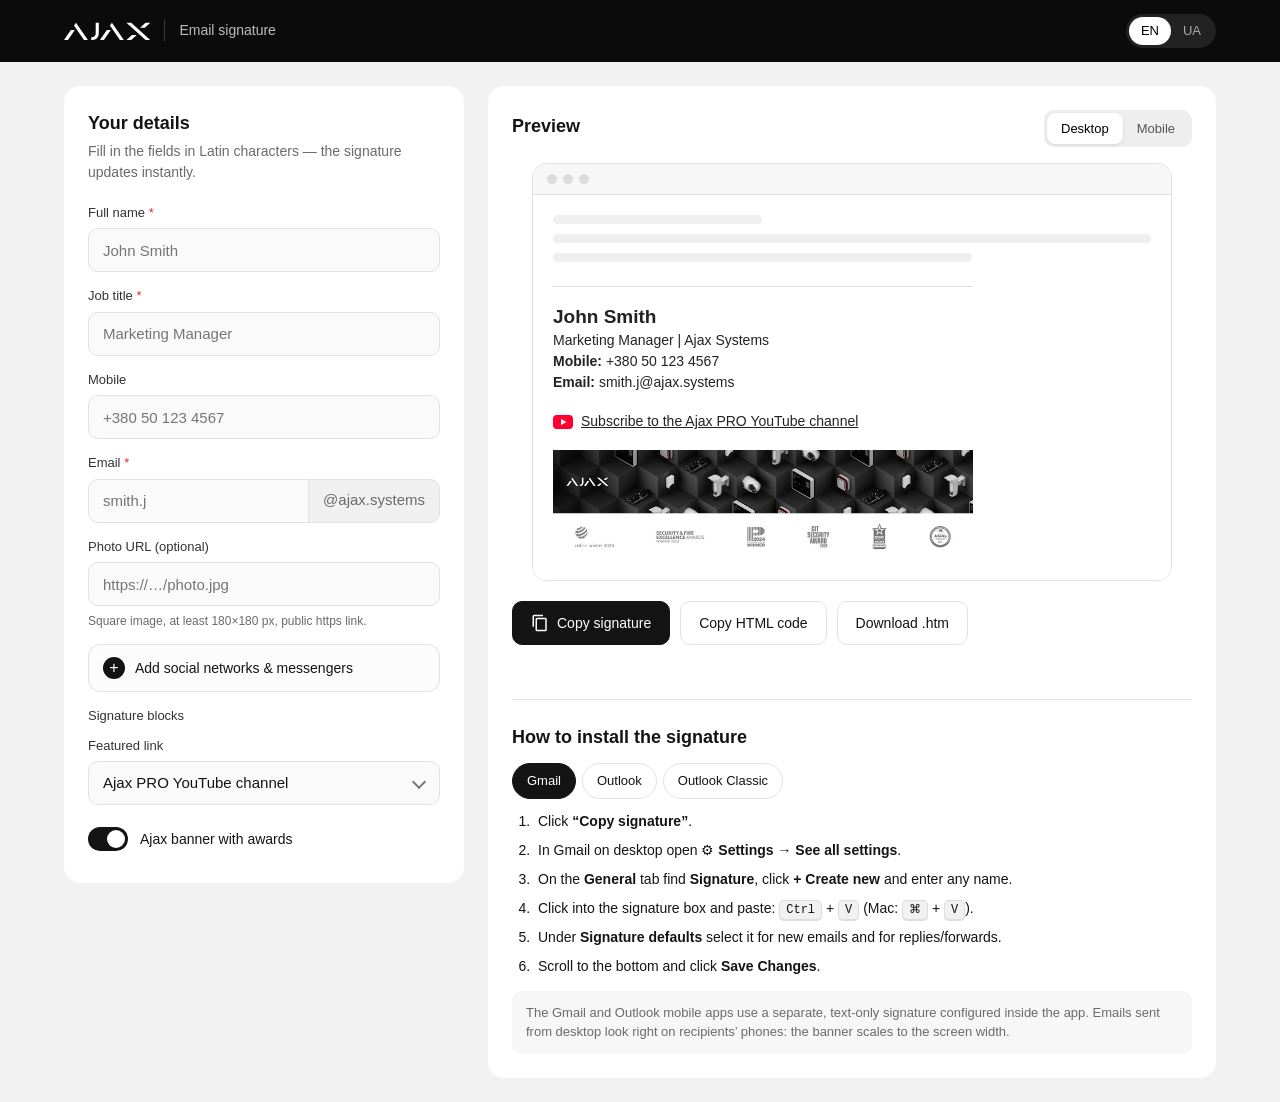
==== index.html @ 2822309c "Lock email domain to @ajax.systems Only the part before @ is editable; the domain is shown as a fixe" ====
<!doctype html>
<html lang="en">
<head>
  <meta charset="utf-8">
  <meta name="viewport" content="width=device-width, initial-scale=1">
  <title>Ajax Email Signature</title>
  <meta name="description" content="Email signature generator for Ajax Systems employees">
  <link rel="icon" href="assets/favicon-16x16.png" type="image/png" sizes="16x16">
  <link rel="icon" href="assets/favicon-32x32.png" type="image/png" sizes="32x32">
  <link rel="apple-touch-icon" href="assets/apple-touch-icon.png" sizes="180x180">
  <link rel="stylesheet" href="styles.css">
</head>
<body>
  <header class="topbar">
    <div class="topbar__inner">
      <div class="brand">
        <svg class="brand__logo" xmlns="http://www.w3.org/2000/svg" viewBox="0 0 96 20" fill="currentColor" role="img" aria-label="Ajax"><path d="M74.69.88h-5.3l21.25 19.11h5.3L74.69.88m6.14 13.6-6.13 5.51h-5.3l6.12-5.51h5.31m8.99-8.09L95.95.88h-5.3l-6.13 5.51h5.3M13.28.88l-2.17 3.11 11.07 16h4.38L13.28.88M7.66 8.97H12L4.38 19.99H0L7.66 8.97M53.24.88l-2.17 3.11 11.07 16h4.38L53.24.88m-5.62 8.09h4.34l-7.62 11.02h-4.38l7.66-11.02M35.23.88l.01 11.7c-.01 1.9-.9 4.27-3.89 4.47h-1.09v2.94l1.57.01a7.01 7.01 0 0 0 4.81-2.06 8.11 8.11 0 0 0 2.03-5.55V.88h-3.44"></path></svg>
        <span class="brand__title" data-i18n="appTitle">Email signature</span>
      </div>
      <div class="lang" role="group" aria-label="Language">
        <button type="button" class="lang__btn" data-lang="en">EN</button>
        <button type="button" class="lang__btn" data-lang="uk">UA</button>
      </div>
    </div>
  </header>

  <main class="layout">
    <section class="panel panel--form" aria-labelledby="form-title">
      <h1 id="form-title" class="panel__title" data-i18n="formTitle">Your details</h1>
      <p class="panel__lead" data-i18n="formLead">Fill in the fields in Latin characters — the signature updates instantly.</p>

      <form id="form" novalidate autocomplete="on">
        <div class="field">
          <label for="name"><span data-i18n="fName">Full name</span> <span class="req">*</span></label>
          <input id="name" name="name" type="text" autocomplete="name" placeholder="John Smith" maxlength="60" required>
        </div>
        <div class="field">
          <label for="title"><span data-i18n="fTitle">Job title</span> <span class="req">*</span></label>
          <input id="title" name="title" type="text" autocomplete="organization-title" placeholder="Marketing Manager" maxlength="80" required>
        </div>
        <div class="field">
          <label for="mobile" data-i18n="fMobile">Mobile</label>
          <input id="mobile" name="mobile" type="tel" autocomplete="tel" placeholder="+380 50 123 4567" maxlength="30">
        </div>
        <div class="field">
          <label for="email"><span data-i18n="fEmail">Email</span> <span class="req">*</span></label>
          <div class="input-group">
            <input id="email" name="email" type="text" inputmode="email" autocomplete="email" autocapitalize="off" spellcheck="false" placeholder="smith.j" maxlength="64" required>
            <span class="input-group__suffix" aria-hidden="true">@ajax.systems</span>
          </div>
          <span class="field__error" data-i18n="emailError">Only the part before “@”: Latin letters, digits, dot, hyphen or underscore.</span>
        </div>
        <div class="field">
          <label for="photo" data-i18n="fPhoto">Photo URL (optional)</label>
          <input id="photo" name="photo" type="url" inputmode="url" placeholder="https://…/photo.jpg" maxlength="500">
          <span class="field__hint" data-i18n="photoHint">Square image, at least 180×180 px, public https link.</span>
          <span class="field__warn" id="photo-warning" hidden></span>
        </div>

        <details class="extras" id="socialBlock">
          <summary class="extras__summary"><span data-i18n="socialTitle">Add social networks &amp; messengers</span></summary>
          <div class="extras__body">
            <div class="field">
              <label for="linkedin">LinkedIn</label>
              <input id="linkedin" name="linkedin" type="url" inputmode="url" placeholder="linkedin.com/in/john-smith" maxlength="200">
              <span class="field__warn" id="linkedin-warning" hidden></span>
            </div>
            <div class="field">
              <label for="telegram">Telegram</label>
              <input id="telegram" name="telegram" type="text" placeholder="@johnsmith" maxlength="100" autocapitalize="off" spellcheck="false">
              <span class="field__warn" id="telegram-warning" hidden></span>
            </div>
            <div class="field">
              <label for="whatsapp">WhatsApp</label>
              <input id="whatsapp" name="whatsapp" type="tel" placeholder="+380 50 123 4567" maxlength="30">
              <label class="check">
                <input type="checkbox" id="waSame">
                <span data-i18n="waSame">Same as mobile</span>
              </label>
              <span class="field__warn" id="whatsapp-warning" hidden></span>
            </div>
          </div>
        </details>

        <fieldset class="toggles">
          <legend data-i18n="blocks">Signature blocks</legend>
          <div class="field">
            <label for="promo" data-i18n="fPromo">Featured link</label>
            <div class="select">
              <select id="promo" name="promo"></select>
            </div>
          </div>
          <label class="toggle">
            <input type="checkbox" id="showBanner" checked>
            <span class="toggle__ui" aria-hidden="true"></span>
            <span data-i18n="tBanner">Ajax banner with awards</span>
          </label>
        </fieldset>
      </form>
    </section>

    <section class="panel panel--preview" aria-labelledby="preview-title">
      <div class="preview-head">
        <h2 id="preview-title" class="panel__title" data-i18n="previewTitle">Preview</h2>
        <div class="seg" role="group" aria-label="Preview width">
          <button type="button" class="seg__btn is-active" data-width="desktop" data-i18n="desktop">Desktop</button>
          <button type="button" class="seg__btn" data-width="mobile" data-i18n="mobile">Mobile</button>
        </div>
      </div>

      <div class="mail" id="mail">
        <div class="mail__bar">
          <span class="mail__dot"></span><span class="mail__dot"></span><span class="mail__dot"></span>
        </div>
        <div class="mail__meta">
          <div class="mail__line mail__line--short"></div>
          <div class="mail__line"></div>
          <div class="mail__line mail__line--mid"></div>
        </div>
        <iframe id="preview" class="mail__frame" title="Signature preview" scrolling="no"></iframe>
      </div>

      <div class="notice" id="hostingNotice" hidden>
        <strong data-i18n="noticeTitle">Images are local for now.</strong>
        <span data-i18n="noticeText">Host the app on a public server (or set ASSET_BASE_URL in app.js), otherwise the banner and icon will not show up in emails.</span>
      </div>

      <div class="actions">
        <button type="button" class="btn btn--primary" id="copyBtn">
          <svg viewBox="0 0 24 24" width="18" height="18" aria-hidden="true"><path fill="currentColor" d="M16 1H4a2 2 0 0 0-2 2v14h2V3h12V1zm3 4H8a2 2 0 0 0-2 2v14a2 2 0 0 0 2 2h11a2 2 0 0 0 2-2V7a2 2 0 0 0-2-2zm0 16H8V7h11v14z"/></svg>
          <span data-i18n="copy">Copy signature</span>
        </button>
        <button type="button" class="btn" id="copyHtmlBtn" data-i18n="copyHtml">Copy HTML code</button>
        <button type="button" class="btn" id="downloadBtn" data-i18n="download">Download .htm</button>
      </div>
      <p class="hint" id="status" role="status" aria-live="polite"></p>

      <div class="guide">
        <h2 class="panel__title" data-i18n="howTitle">How to install the signature</h2>
        <div class="tabs" role="tablist">
          <button type="button" role="tab" class="tabs__btn is-active" aria-selected="true" data-tab="gmail">Gmail</button>
          <button type="button" role="tab" class="tabs__btn" aria-selected="false" data-tab="outlook">Outlook</button>
          <button type="button" role="tab" class="tabs__btn" aria-selected="false" data-tab="classic">Outlook Classic</button>
        </div>

        <ol class="steps" data-panel="gmail" data-i18n-html="gmailSteps"></ol>
        <ol class="steps" data-panel="outlook" data-i18n-html="outlookSteps" hidden></ol>
        <ol class="steps" data-panel="classic" data-i18n-html="classicSteps" hidden></ol>
        <p class="guide__note" data-i18n="mobileNote"></p>
      </div>
    </section>
  </main>

  <script src="app.js"></script>
</body>
</html>
---- styles.css ----
:root {
  --bg: #f2f2f2;
  --surface: #ffffff;
  --ink: #141414;
  --muted: #6b6b6b;
  --line: #e2e2e2;
  --accent: #141414;
  --accent-ink: #ffffff;
  --ok: #1f9d55;
  --err: #d93025;
  --focus: #2f7cf6;
  --radius: 16px;
  --font: -apple-system, BlinkMacSystemFont, "Segoe UI", Roboto, "Helvetica Neue", Arial, sans-serif;
}

* { box-sizing: border-box; }
html { -webkit-text-size-adjust: 100%; }
body {
  margin: 0;
  background: var(--bg);
  color: var(--ink);
  font: 15px/1.5 var(--font);
}
button { font: inherit; color: inherit; }

/* Top bar */
.topbar { background: #0b0b0b; color: #fff; }
.topbar__inner {
  max-width: 1200px; margin: 0 auto; padding: 14px 24px;
  display: flex; align-items: center; justify-content: space-between; gap: 16px;
}
.brand { display: flex; align-items: center; gap: 14px; min-width: 0; }
.brand__logo { display: block; width: auto; height: 18px; color: #fff; flex: 0 0 auto; }
.brand__title { color: #bdbdbd; font-size: 14px; border-left: 1px solid #3a3a3a; padding-left: 14px; white-space: nowrap; }
.lang { display: flex; background: #222; border-radius: 999px; padding: 3px; }
.lang__btn {
  border: 0; background: transparent; color: #aaa; padding: 4px 12px; border-radius: 999px;
  font-size: 13px; cursor: pointer;
}
.lang__btn.is-active { background: #fff; color: #000; }

/* Layout */
.layout {
  max-width: 1200px; margin: 0 auto; padding: 24px;
  display: grid; grid-template-columns: minmax(300px, 400px) minmax(0, 1fr); gap: 24px; align-items: start;
}
.panel { background: var(--surface); border-radius: var(--radius); padding: 24px; min-width: 0; }
.panel--form { position: sticky; top: 24px; }
.panel__title { font-size: 18px; margin: 0 0 4px; font-weight: 600; }
.panel__lead { margin: 0 0 20px; color: var(--muted); font-size: 14px; }

/* Form */
.field { display: flex; flex-direction: column; gap: 6px; margin-bottom: 14px; min-width: 0; }
.field label { font-size: 13px; font-weight: 500; color: #333; }
.req { color: var(--err); }
.field input {
  width: 100%; height: 44px; padding: 0 14px;
  border: 1px solid var(--line); border-radius: 10px; background: #fafafa;
  font: inherit; color: var(--ink); transition: border-color .15s, background .15s;
}
.field input:hover { border-color: #c9c9c9; }
.field input:focus { outline: none; border-color: var(--focus); background: #fff; box-shadow: 0 0 0 3px rgba(47,124,246,.15); }
.field input.is-invalid { border-color: var(--err); }

.select { position: relative; }
.select::after {
  content: ""; position: absolute; right: 16px; top: 50%; width: 8px; height: 8px; margin-top: -6px;
  border-right: 2px solid #777; border-bottom: 2px solid #777; transform: rotate(45deg); pointer-events: none;
}
.select select {
  width: 100%; height: 44px; padding: 0 40px 0 14px; appearance: none; -webkit-appearance: none;
  border: 1px solid var(--line); border-radius: 10px; background: #fafafa; font: inherit; color: var(--ink); cursor: pointer;
}
.select select:hover { border-color: #c9c9c9; }
.select select:focus { outline: none; border-color: var(--focus); background: #fff; box-shadow: 0 0 0 3px rgba(47,124,246,.15); }
.field__error { display: none; color: var(--err); font-size: 12px; }
.field input.is-invalid + .field__error,
.input-group:has(input.is-invalid) + .field__error { display: block; }

/* Email: editable part before @ + fixed domain */
.input-group { display: flex; min-width: 0; }
.input-group input { flex: 1 1 auto; min-width: 0; border-top-right-radius: 0; border-bottom-right-radius: 0; }
.input-group__suffix {
  display: flex; align-items: center; padding: 0 14px; white-space: nowrap;
  border: 1px solid var(--line); border-left: 0; border-radius: 0 10px 10px 0; background: #f0f0f0; color: var(--muted);
}
.field__hint { color: var(--muted); font-size: 12px; }
.field__warn { color: #9a6700; font-size: 12px; }

/* Optional block: social networks & messengers */
.extras { border: 1px solid var(--line); border-radius: 12px; margin: 4px 0 14px; background: #fcfcfc; }
.extras__summary {
  list-style: none; cursor: pointer; padding: 12px 14px; font-size: 14px; font-weight: 500;
  display: flex; align-items: center; gap: 10px; border-radius: 12px;
}
.extras__summary::-webkit-details-marker { display: none; }
.extras__summary::before {
  content: "+"; flex: 0 0 auto; width: 22px; height: 22px; border-radius: 50%; background: var(--accent); color: #fff;
  display: inline-flex; align-items: center; justify-content: center; font-size: 16px; line-height: 1;
}
.extras[open] .extras__summary::before { content: "−"; }
.extras__summary:hover { background: #f5f5f5; }
.extras__summary:focus-visible { outline: 2px solid var(--focus); outline-offset: 2px; }
.extras__body { padding: 4px 14px 2px; }
.check { display: inline-flex; align-items: center; gap: 8px; font-size: 13px; color: #333; cursor: pointer; margin-top: 2px; }
.field .check input { width: 16px; height: 16px; padding: 0; margin: 0; border: 0; box-shadow: none; accent-color: var(--accent); }
.field input:disabled { color: var(--muted); background: #f0f0f0; cursor: not-allowed; }

.toggles { border: 0; padding: 0; margin: 8px 0 0; }
.toggles legend { font-size: 13px; font-weight: 500; color: #333; margin-bottom: 10px; padding: 0; }
.toggle { display: flex; align-items: center; gap: 12px; padding: 8px 0; cursor: pointer; font-size: 14px; }
.toggle input { position: absolute; opacity: 0; pointer-events: none; }
.toggle__ui {
  flex: 0 0 auto; width: 40px; height: 24px; border-radius: 999px; background: #d0d0d0; position: relative; transition: background .2s;
}
.toggle__ui::after {
  content: ""; position: absolute; top: 3px; left: 3px; width: 18px; height: 18px; border-radius: 50%; background: #fff;
  box-shadow: 0 1px 2px rgba(0,0,0,.2); transition: transform .2s;
}
.toggle input:checked + .toggle__ui { background: var(--accent); }
.toggle input:checked + .toggle__ui::after { transform: translateX(16px); }
.toggle input:focus-visible + .toggle__ui { box-shadow: 0 0 0 3px rgba(47,124,246,.35); }

/* Preview */
.preview-head { display: flex; align-items: center; justify-content: space-between; gap: 12px; margin-bottom: 16px; flex-wrap: wrap; }
.seg { display: inline-flex; background: #eee; border-radius: 10px; padding: 3px; }
.seg__btn { border: 0; background: transparent; padding: 6px 14px; border-radius: 8px; cursor: pointer; font-size: 13px; color: #555; }
.seg__btn.is-active { background: #fff; color: #000; box-shadow: 0 1px 3px rgba(0,0,0,.1); }

.mail {
  margin: 0 auto; max-width: 640px; border: 1px solid var(--line); border-radius: 14px; overflow: hidden; background: #fff;
  transition: max-width .3s ease;
}
.mail.is-mobile { max-width: 375px; }
.mail__bar { display: flex; gap: 6px; padding: 10px 14px; background: #f7f7f7; border-bottom: 1px solid var(--line); }
.mail__dot { width: 10px; height: 10px; border-radius: 50%; background: #dcdcdc; }
.mail__meta { padding: 20px 20px 14px; }
.mail__line { height: 9px; border-radius: 5px; background: #efefef; margin-bottom: 10px; }
.mail__line--short { width: 35%; }
.mail__line--mid { width: 70%; }
.mail__frame { display: block; width: 100%; border: 0; height: 200px; padding: 0 20px 20px; background: #fff; }

.notice {
  margin-top: 16px; padding: 12px 14px; border-radius: 10px; background: #fff7e0; border: 1px solid #f3dd9b;
  font-size: 13px; color: #6a5300;
}

.actions { display: flex; flex-wrap: wrap; gap: 10px; margin-top: 20px; }
.btn {
  display: inline-flex; align-items: center; gap: 8px; height: 44px; padding: 0 18px;
  border: 1px solid var(--line); border-radius: 10px; background: #fff; cursor: pointer; font-size: 14px; font-weight: 500;
  transition: background .15s, border-color .15s, transform .05s;
}
.btn:hover { border-color: #bdbdbd; }
.btn:active { transform: translateY(1px); }
.btn:focus-visible, .seg__btn:focus-visible, .tabs__btn:focus-visible, .lang__btn:focus-visible { outline: 2px solid var(--focus); outline-offset: 2px; }
.btn--primary { background: var(--accent); color: var(--accent-ink); border-color: var(--accent); }
.btn--primary:hover { background: #333; border-color: #333; }
.btn--done { background: var(--ok) !important; border-color: var(--ok) !important; color: #fff !important; }
.hint { min-height: 20px; margin: 10px 0 0; font-size: 13px; color: var(--muted); }
.hint.is-error { color: var(--err); }

/* Guide */
.guide { margin-top: 24px; padding-top: 24px; border-top: 1px solid var(--line); }
.tabs { display: flex; gap: 6px; margin: 12px 0 8px; flex-wrap: wrap; }
.tabs__btn {
  border: 1px solid var(--line); background: #fff; padding: 7px 14px; border-radius: 999px; cursor: pointer; font-size: 13px;
}
.tabs__btn.is-active { background: var(--accent); color: #fff; border-color: var(--accent); }
.steps { margin: 12px 0 0; padding-left: 22px; font-size: 14px; }
.steps li { margin-bottom: 8px; padding-left: 4px; }
.steps b { font-weight: 600; }
.steps kbd {
  font: 12px/1 ui-monospace, Consolas, monospace; background: #f1f1f1; border: 1px solid #ddd; border-bottom-width: 2px;
  border-radius: 5px; padding: 2px 6px;
}
.guide__note { margin: 14px 0 0; font-size: 13px; color: var(--muted); background: #f7f7f7; border-radius: 10px; padding: 12px 14px; }

@media (max-width: 900px) {
  .layout { grid-template-columns: 1fr; padding: 16px; gap: 16px; }
  .panel--form { position: static; }
}
@media (max-width: 480px) {
  .panel { padding: 18px 16px; }
  .topbar__inner { padding: 12px 16px; }
  .brand__title { display: none; }
  .actions .btn { flex: 1 1 100%; justify-content: center; }
  .mail__meta { padding: 16px 14px 12px; }
  .mail__frame { padding: 0 14px 16px; }
}
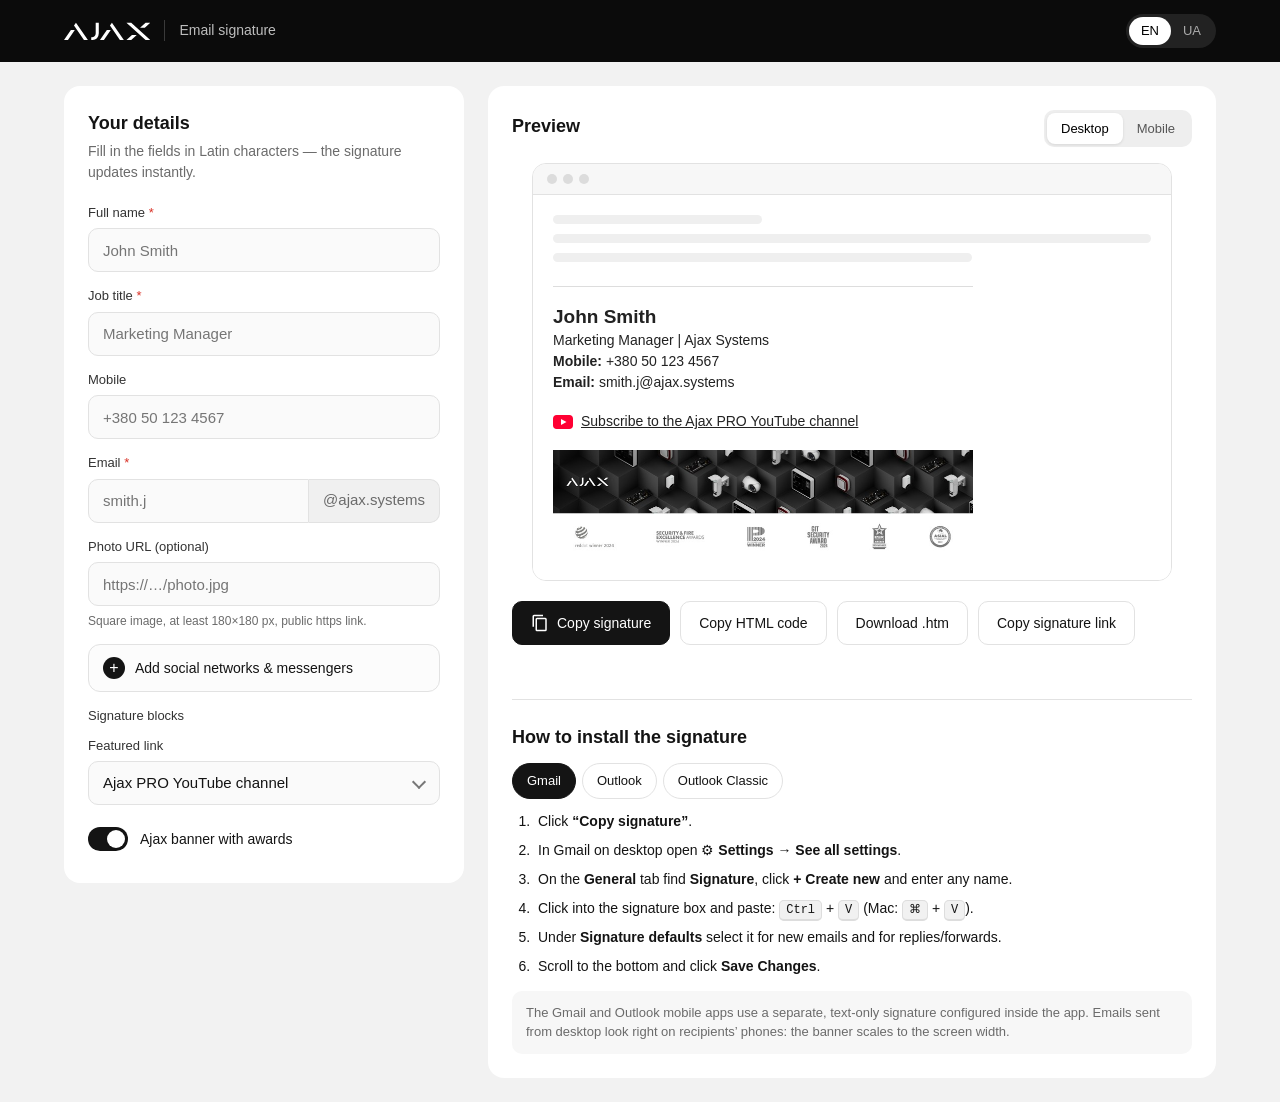
==== commit 737b07ee: "Add "Copy signature link" with all fields in URL parameters Opening the link prefills the form (over" ====
--- a/index.html
+++ b/index.html
@@ -132,6 +132,7 @@
         </button>
         <button type="button" class="btn" id="copyHtmlBtn" data-i18n="copyHtml">Copy HTML code</button>
         <button type="button" class="btn" id="downloadBtn" data-i18n="download">Download .htm</button>
+        <button type="button" class="btn" id="copyLinkBtn" data-i18n="copyLink">Copy signature link</button>
       </div>
       <p class="hint" id="status" role="status" aria-live="polite"></p>
 
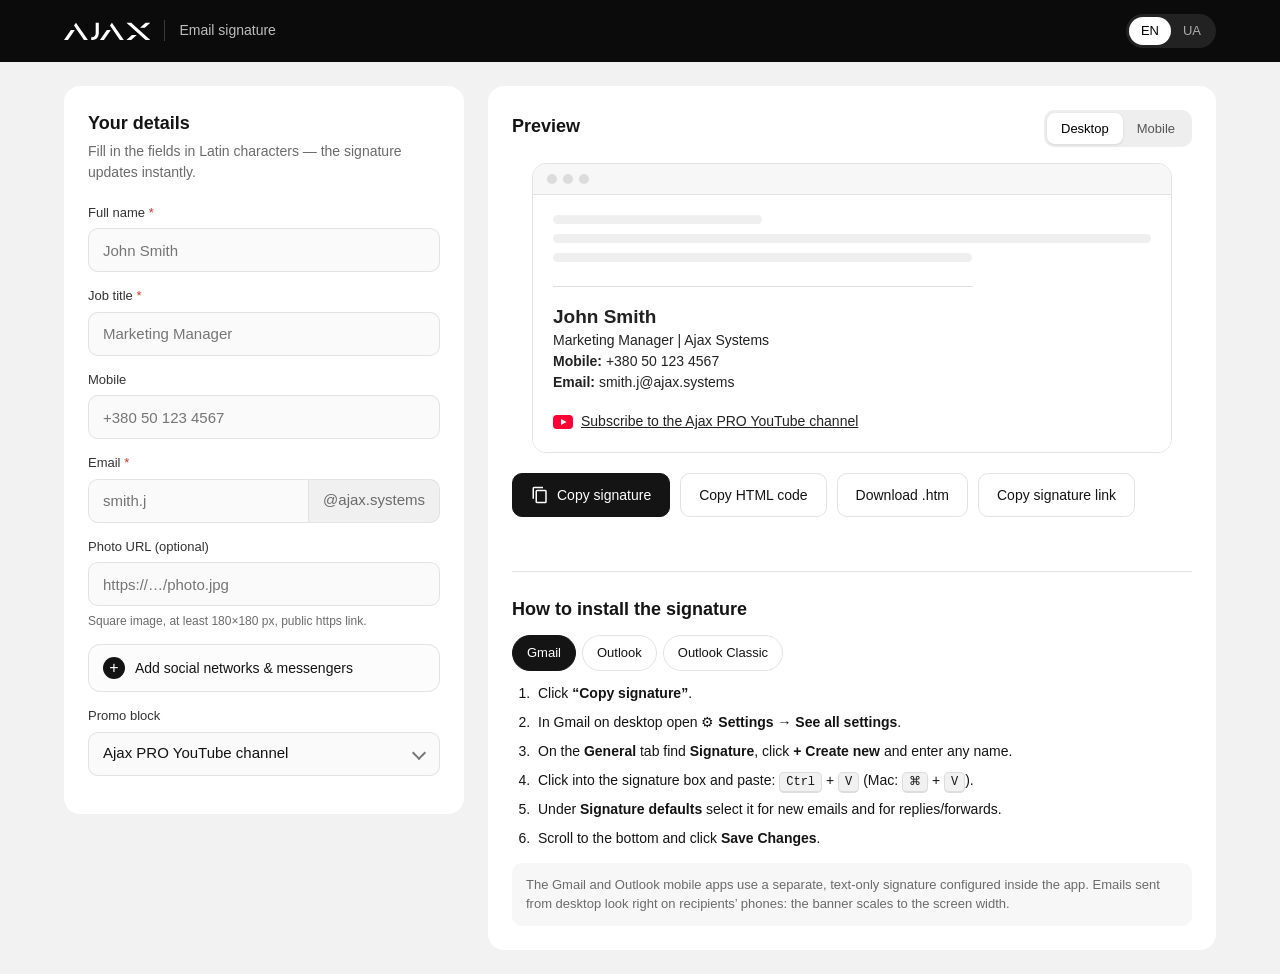
==== commit 1c676608: "Merge Ajax banner into a single "Promo block" dropdown The banner is now one of the promo options ne" ====
--- a/index.html
+++ b/index.html
@@ -5,6 +5,8 @@
   <meta name="viewport" content="width=device-width, initial-scale=1">
   <title>Ajax Email Signature</title>
   <meta name="description" content="Email signature generator for Ajax Systems employees">
+  <meta http-equiv="Content-Security-Policy" content="default-src 'self'; script-src 'self'; style-src 'self' 'unsafe-inline'; img-src 'self' https:; object-src 'none'; base-uri 'none'; form-action 'none'">
+  <meta name="referrer" content="no-referrer">
   <link rel="icon" href="assets/favicon-16x16.png" type="image/png" sizes="16x16">
   <link rel="icon" href="assets/favicon-32x32.png" type="image/png" sizes="32x32">
   <link rel="apple-touch-icon" href="assets/apple-touch-icon.png" sizes="180x180">
@@ -28,6 +30,11 @@
     <section class="panel panel--form" aria-labelledby="form-title">
       <h1 id="form-title" class="panel__title" data-i18n="formTitle">Your details</h1>
       <p class="panel__lead" data-i18n="formLead">Fill in the fields in Latin characters — the signature updates instantly.</p>
+
+      <div class="notice notice--info" id="prefillNotice" role="status" hidden>
+        <strong data-i18n="prefillTitle">This form was filled from a link.</strong>
+        <span data-i18n="prefillText">Check all details, especially the photo and links, before copying the signature.</span>
+      </div>
 
       <form id="form" novalidate autocomplete="on">
         <div class="field">
@@ -79,23 +86,24 @@
               </label>
               <span class="field__warn" id="whatsapp-warning" hidden></span>
             </div>
+            <div class="field">
+              <label for="meeting" data-i18n="fMeeting">Meeting booking link (Calendly, Google Calendar)</label>
+              <input id="meeting" name="meeting" type="url" inputmode="url" placeholder="calendly.com/john-smith" maxlength="300" autocapitalize="off" spellcheck="false">
+              <div class="choice" role="radiogroup" aria-label="Meeting link style">
+                <label class="check"><input type="radio" name="meetingStyle" value="button" checked> <span data-i18n="msButton">“Book a meeting” button</span></label>
+                <label class="check"><input type="radio" name="meetingStyle" value="icon"> <span data-i18n="msIcon">Calendar icon</span></label>
+              </div>
+              <span class="field__warn" id="meeting-warning" hidden></span>
+            </div>
           </div>
         </details>
 
-        <fieldset class="toggles">
-          <legend data-i18n="blocks">Signature blocks</legend>
-          <div class="field">
-            <label for="promo" data-i18n="fPromo">Featured link</label>
-            <div class="select">
-              <select id="promo" name="promo"></select>
-            </div>
+        <div class="field">
+          <label for="promo" data-i18n="fPromo">Promo block</label>
+          <div class="select">
+            <select id="promo" name="promo"></select>
           </div>
-          <label class="toggle">
-            <input type="checkbox" id="showBanner" checked>
-            <span class="toggle__ui" aria-hidden="true"></span>
-            <span data-i18n="tBanner">Ajax banner with awards</span>
-          </label>
-        </fieldset>
+        </div>
       </form>
     </section>
 
--- a/styles.css
+++ b/styles.css
@@ -103,23 +103,9 @@
 .extras__summary:focus-visible { outline: 2px solid var(--focus); outline-offset: 2px; }
 .extras__body { padding: 4px 14px 2px; }
 .check { display: inline-flex; align-items: center; gap: 8px; font-size: 13px; color: #333; cursor: pointer; margin-top: 2px; }
+.choice { display: flex; flex-wrap: wrap; gap: 6px 18px; }
 .field .check input { width: 16px; height: 16px; padding: 0; margin: 0; border: 0; box-shadow: none; accent-color: var(--accent); }
 .field input:disabled { color: var(--muted); background: #f0f0f0; cursor: not-allowed; }
-
-.toggles { border: 0; padding: 0; margin: 8px 0 0; }
-.toggles legend { font-size: 13px; font-weight: 500; color: #333; margin-bottom: 10px; padding: 0; }
-.toggle { display: flex; align-items: center; gap: 12px; padding: 8px 0; cursor: pointer; font-size: 14px; }
-.toggle input { position: absolute; opacity: 0; pointer-events: none; }
-.toggle__ui {
-  flex: 0 0 auto; width: 40px; height: 24px; border-radius: 999px; background: #d0d0d0; position: relative; transition: background .2s;
-}
-.toggle__ui::after {
-  content: ""; position: absolute; top: 3px; left: 3px; width: 18px; height: 18px; border-radius: 50%; background: #fff;
-  box-shadow: 0 1px 2px rgba(0,0,0,.2); transition: transform .2s;
-}
-.toggle input:checked + .toggle__ui { background: var(--accent); }
-.toggle input:checked + .toggle__ui::after { transform: translateX(16px); }
-.toggle input:focus-visible + .toggle__ui { box-shadow: 0 0 0 3px rgba(47,124,246,.35); }
 
 /* Preview */
 .preview-head { display: flex; align-items: center; justify-content: space-between; gap: 12px; margin-bottom: 16px; flex-wrap: wrap; }
@@ -140,6 +126,7 @@
 .mail__line--mid { width: 70%; }
 .mail__frame { display: block; width: 100%; border: 0; height: 200px; padding: 0 20px 20px; background: #fff; }
 
+.notice.notice--info { margin: 0 0 16px; background: #eef4ff; border-color: #c9dafc; color: #1d3f86; }
 .notice {
   margin-top: 16px; padding: 12px 14px; border-radius: 10px; background: #fff7e0; border: 1px solid #f3dd9b;
   font-size: 13px; color: #6a5300;
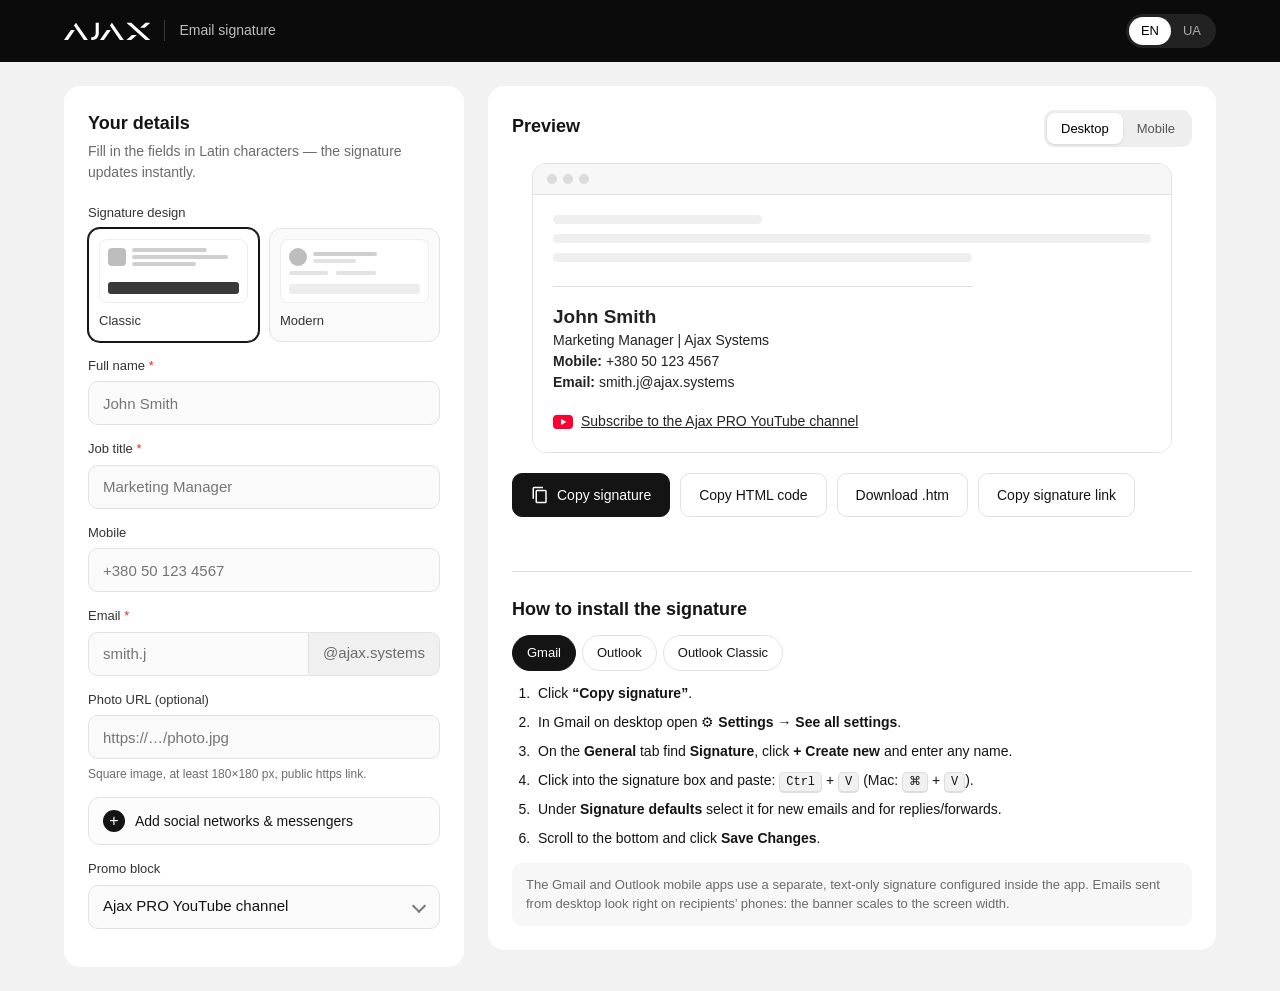
==== commit bd44c888: "Add signature design picker with a new Modern design Classic (existing) stays the default. Modern: r" ====
--- a/index.html
+++ b/index.html
@@ -37,6 +37,29 @@
       </div>
 
       <form id="form" novalidate autocomplete="on">
+        <div class="field">
+          <span class="field__label" id="design-label" data-i18n="fDesign">Signature design</span>
+          <div class="designs" role="radiogroup" aria-labelledby="design-label">
+            <label class="design">
+              <input type="radio" name="design" value="classic" checked>
+              <span class="thumb" aria-hidden="true">
+                <span class="thumb__row"><span class="thumb__ph"></span><span class="thumb__lines"><b class="w70"></b><b class="w90"></b><b class="w60"></b></span></span>
+                <b class="thumb__banner"></b>
+              </span>
+              <span class="design__name">Classic</span>
+            </label>
+            <label class="design">
+              <input type="radio" name="design" value="modern">
+              <span class="thumb" aria-hidden="true">
+                <span class="thumb__row"><span class="thumb__ph thumb__ph--round"></span><span class="thumb__lines"><b class="w60"></b><b class="w40 thumb__muted"></b></span></span>
+                <span class="thumb__cols"><b></b><b></b></span>
+                <b class="thumb__bar"></b>
+              </span>
+              <span class="design__name">Modern</span>
+            </label>
+          </div>
+        </div>
+
         <div class="field">
           <label for="name"><span data-i18n="fName">Full name</span> <span class="req">*</span></label>
           <input id="name" name="name" type="text" autocomplete="name" placeholder="John Smith" maxlength="60" required>
@@ -128,11 +151,6 @@
         <iframe id="preview" class="mail__frame" title="Signature preview" scrolling="no"></iframe>
       </div>
 
-      <div class="notice" id="hostingNotice" hidden>
-        <strong data-i18n="noticeTitle">Images are local for now.</strong>
-        <span data-i18n="noticeText">Host the app on a public server (or set ASSET_BASE_URL in app.js), otherwise the banner and icon will not show up in emails.</span>
-      </div>
-
       <div class="actions">
         <button type="button" class="btn btn--primary" id="copyBtn">
           <svg viewBox="0 0 24 24" width="18" height="18" aria-hidden="true"><path fill="currentColor" d="M16 1H4a2 2 0 0 0-2 2v14h2V3h12V1zm3 4H8a2 2 0 0 0-2 2v14a2 2 0 0 0 2 2h11a2 2 0 0 0 2-2V7a2 2 0 0 0-2-2zm0 16H8V7h11v14z"/></svg>
--- a/styles.css
+++ b/styles.css
@@ -103,6 +103,31 @@
 .extras__summary:focus-visible { outline: 2px solid var(--focus); outline-offset: 2px; }
 .extras__body { padding: 4px 14px 2px; }
 .check { display: inline-flex; align-items: center; gap: 8px; font-size: 13px; color: #333; cursor: pointer; margin-top: 2px; }
+/* Design picker */
+.field__label { font-size: 13px; font-weight: 500; color: #333; }
+.designs { display: grid; grid-template-columns: 1fr 1fr; gap: 10px; }
+.design {
+  position: relative; display: flex; flex-direction: column; gap: 8px; padding: 10px; cursor: pointer;
+  border: 1px solid var(--line); border-radius: 12px; background: #fafafa; transition: border-color .15s, box-shadow .15s;
+}
+.design:hover { border-color: #c9c9c9; }
+.design input { position: absolute; opacity: 0; pointer-events: none; }
+.design:has(input:checked) { border-color: var(--accent); box-shadow: 0 0 0 1px var(--accent); background: #fff; }
+.design:has(input:focus-visible) { outline: 2px solid var(--focus); outline-offset: 2px; }
+.design__name { font-size: 13px; font-weight: 500; }
+.thumb { display: flex; flex-direction: column; gap: 5px; height: 64px; padding: 8px; border-radius: 8px; background: #fff; border: 1px solid #eee; }
+.thumb b { display: block; height: 4px; border-radius: 2px; background: #cfcfcf; }
+.thumb .w40 { width: 40%; } .thumb .w60 { width: 60%; } .thumb .w70 { width: 70%; } .thumb .w90 { width: 90%; }
+.thumb .thumb__muted { background: #e3e3e3; }
+.thumb__row { display: flex; align-items: center; gap: 6px; }
+.thumb__ph { flex: 0 0 auto; width: 18px; height: 18px; border-radius: 4px; background: #bdbdbd; }
+.thumb__ph--round { border-radius: 50%; }
+.thumb__lines { flex: 1; display: flex; flex-direction: column; gap: 3px; }
+.thumb__cols { display: flex; gap: 8px; }
+.thumb__cols b { width: 30%; background: #e3e3e3; }
+.thumb .thumb__banner { height: 12px; margin-top: auto; background: #3a3a3a; border-radius: 3px; }
+.thumb .thumb__bar { height: 10px; margin-top: auto; background: #ededed; border-radius: 3px; }
+
 .choice { display: flex; flex-wrap: wrap; gap: 6px 18px; }
 .field .check input { width: 16px; height: 16px; padding: 0; margin: 0; border: 0; box-shadow: none; accent-color: var(--accent); }
 .field input:disabled { color: var(--muted); background: #f0f0f0; cursor: not-allowed; }
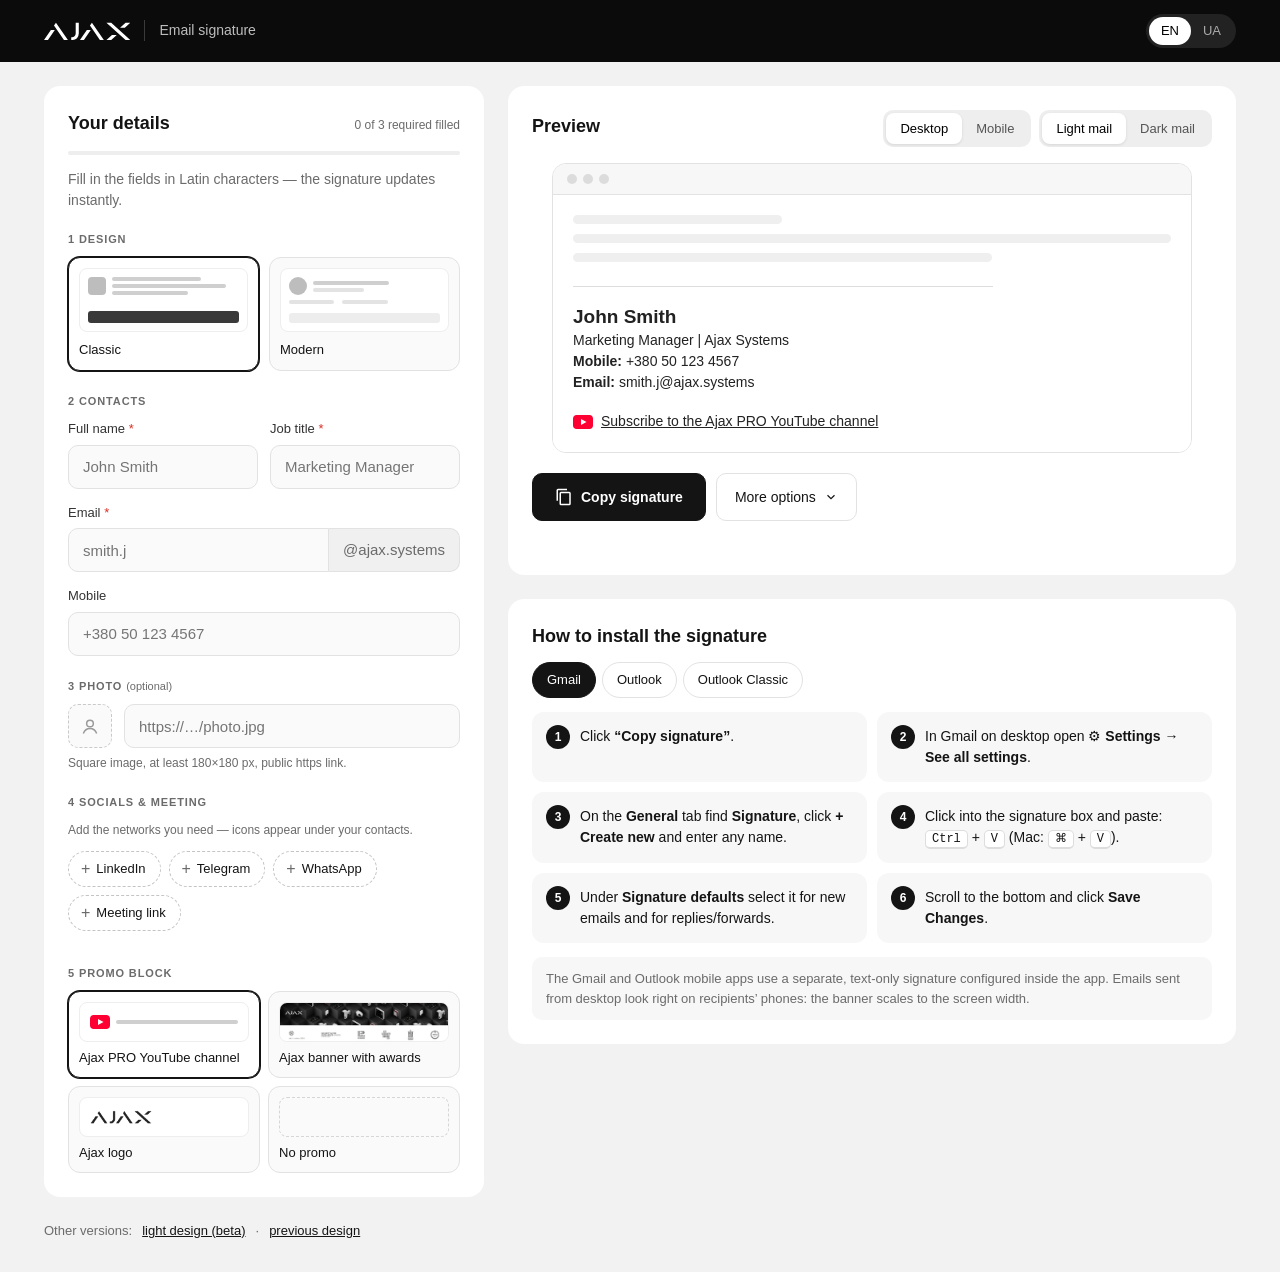
==== commit b3ac3b89: "Redesign the generator page; keep the old one in /archive/ and add variant C at /c/ - Main page (/) " ====
--- a/index.html
+++ b/index.html
@@ -28,7 +28,11 @@
 
   <main class="layout">
     <section class="panel panel--form" aria-labelledby="form-title">
-      <h1 id="form-title" class="panel__title" data-i18n="formTitle">Your details</h1>
+      <div class="form-head">
+        <h1 id="form-title" class="panel__title" data-i18n="formTitle">Your details</h1>
+        <span class="form-head__count" id="reqCount"></span>
+      </div>
+      <div class="meter" aria-hidden="true"><div class="meter__bar" id="reqBar"></div></div>
       <p class="panel__lead" data-i18n="formLead">Fill in the fields in Latin characters — the signature updates instantly.</p>
 
       <div class="notice notice--info" id="prefillNotice" role="status" hidden>
@@ -37,9 +41,9 @@
       </div>
 
       <form id="form" novalidate autocomplete="on">
-        <div class="field">
-          <span class="field__label" id="design-label" data-i18n="fDesign">Signature design</span>
-          <div class="designs" role="radiogroup" aria-labelledby="design-label">
+        <fieldset class="section">
+          <legend class="section__title"><span class="section__num">1</span> <span data-i18n="secDesign">Design</span></legend>
+          <div class="designs" role="radiogroup" aria-label="Signature design">
             <label class="design">
               <input type="radio" name="design" value="classic" checked>
               <span class="thumb" aria-hidden="true">
@@ -58,84 +62,126 @@
               <span class="design__name">Modern</span>
             </label>
           </div>
-        </div>
-
-        <div class="field">
-          <label for="name"><span data-i18n="fName">Full name</span> <span class="req">*</span></label>
-          <input id="name" name="name" type="text" autocomplete="name" placeholder="John Smith" maxlength="60" required>
-        </div>
-        <div class="field">
-          <label for="title"><span data-i18n="fTitle">Job title</span> <span class="req">*</span></label>
-          <input id="title" name="title" type="text" autocomplete="organization-title" placeholder="Marketing Manager" maxlength="80" required>
-        </div>
-        <div class="field">
-          <label for="mobile" data-i18n="fMobile">Mobile</label>
-          <input id="mobile" name="mobile" type="tel" autocomplete="tel" placeholder="+380 50 123 4567" maxlength="30">
-        </div>
-        <div class="field">
-          <label for="email"><span data-i18n="fEmail">Email</span> <span class="req">*</span></label>
-          <div class="input-group">
-            <input id="email" name="email" type="text" inputmode="email" autocomplete="email" autocapitalize="off" spellcheck="false" placeholder="smith.j" maxlength="64" required>
-            <span class="input-group__suffix" aria-hidden="true">@ajax.systems</span>
-          </div>
-          <span class="field__error" data-i18n="emailError">Only the part before “@”: Latin letters, digits, dot, hyphen or underscore.</span>
-        </div>
-        <div class="field">
-          <label for="photo" data-i18n="fPhoto">Photo URL (optional)</label>
-          <input id="photo" name="photo" type="url" inputmode="url" placeholder="https://…/photo.jpg" maxlength="500">
-          <span class="field__hint" data-i18n="photoHint">Square image, at least 180×180 px, public https link.</span>
-          <span class="field__warn" id="photo-warning" hidden></span>
-        </div>
-
-        <details class="extras" id="socialBlock">
-          <summary class="extras__summary"><span data-i18n="socialTitle">Add social networks &amp; messengers</span></summary>
-          <div class="extras__body">
+        </fieldset>
+
+        <fieldset class="section">
+          <legend class="section__title"><span class="section__num">2</span> <span data-i18n="secContacts">Contacts</span></legend>
+          <div class="grid2">
             <div class="field">
+              <label for="name"><span data-i18n="fName">Full name</span> <span class="req">*</span></label>
+              <input id="name" name="name" type="text" autocomplete="name" placeholder="John Smith" maxlength="60" required>
+            </div>
+            <div class="field">
+              <label for="title"><span data-i18n="fTitle">Job title</span> <span class="req">*</span></label>
+              <input id="title" name="title" type="text" autocomplete="organization-title" placeholder="Marketing Manager" maxlength="80" required>
+            </div>
+          </div>
+          <div class="field">
+            <label for="email"><span data-i18n="fEmail">Email</span> <span class="req">*</span></label>
+            <div class="input-group">
+              <input id="email" name="email" type="text" inputmode="email" autocomplete="email" autocapitalize="off" spellcheck="false" placeholder="smith.j" maxlength="64" required>
+              <span class="input-group__suffix" aria-hidden="true">@ajax.systems</span>
+            </div>
+            <span class="field__error" data-i18n="emailError">Only the part before “@”: Latin letters, digits, dot, hyphen or underscore.</span>
+          </div>
+          <div class="field">
+            <label for="mobile" data-i18n="fMobile">Mobile</label>
+            <input id="mobile" name="mobile" type="tel" autocomplete="tel" placeholder="+380 50 123 4567" maxlength="30">
+          </div>
+        </fieldset>
+
+        <fieldset class="section">
+          <legend class="section__title"><span class="section__num">3</span> <span data-i18n="secPhoto">Photo</span> <span class="section__opt" data-i18n="optional">(optional)</span></legend>
+          <div class="field">
+            <label for="photo" class="sr-only" data-i18n="fPhotoUrl">Photo URL</label>
+            <div class="photo-row">
+              <span class="photo-thumb" id="photoThumb" aria-hidden="true">
+                <svg viewBox="0 0 24 24" width="20" height="20" fill="none" stroke="currentColor" stroke-width="1.8"><circle cx="12" cy="9" r="4"/><path d="M4 21c1.5-4 4.5-6 8-6s6.5 2 8 6"/></svg>
+                <img alt="">
+              </span>
+              <input id="photo" name="photo" type="url" inputmode="url" placeholder="https://…/photo.jpg" maxlength="500">
+            </div>
+            <span class="field__hint" data-i18n="photoHint">Square image, at least 180×180 px, public https link.</span>
+            <span class="field__warn" id="photo-warning" hidden></span>
+          </div>
+        </fieldset>
+
+        <fieldset class="section">
+          <legend class="section__title"><span class="section__num">4</span> <span data-i18n="secSocial">Socials &amp; meeting</span></legend>
+          <span class="field__hint social-hint" data-i18n="socialChipsHint">Add the networks you need — icons appear under your contacts.</span>
+          <div class="chips">
+            <button type="button" class="chip" data-social="linkedin">LinkedIn</button>
+            <button type="button" class="chip" data-social="telegram">Telegram</button>
+            <button type="button" class="chip" data-social="whatsapp">WhatsApp</button>
+            <button type="button" class="chip" data-social="meeting" data-i18n="chipMeeting">Meeting link</button>
+          </div>
+
+          <div class="field social" data-social-field="linkedin" hidden>
+            <div class="social__head">
               <label for="linkedin">LinkedIn</label>
-              <input id="linkedin" name="linkedin" type="url" inputmode="url" placeholder="linkedin.com/in/john-smith" maxlength="200">
-              <span class="field__warn" id="linkedin-warning" hidden></span>
-            </div>
-            <div class="field">
+              <button type="button" class="social__remove" data-social-remove="linkedin"><svg viewBox="0 0 24 24" width="16" height="16" fill="none" stroke="currentColor" stroke-width="2" aria-hidden="true"><path d="M6 6l12 12M18 6L6 18"/></svg><span class="sr-only"><span data-i18n="removeSocial">Remove</span> LinkedIn</span></button>
+            </div>
+            <input id="linkedin" name="linkedin" type="url" inputmode="url" placeholder="linkedin.com/in/john-smith" maxlength="200">
+            <span class="field__hint" data-empty-hint="linkedin" data-i18n="socialEmpty"></span>
+            <span class="field__warn" id="linkedin-warning" hidden></span>
+          </div>
+          <div class="field social" data-social-field="telegram" hidden>
+            <div class="social__head">
               <label for="telegram">Telegram</label>
-              <input id="telegram" name="telegram" type="text" placeholder="@johnsmith" maxlength="100" autocapitalize="off" spellcheck="false">
-              <span class="field__warn" id="telegram-warning" hidden></span>
-            </div>
-            <div class="field">
+              <button type="button" class="social__remove" data-social-remove="telegram"><svg viewBox="0 0 24 24" width="16" height="16" fill="none" stroke="currentColor" stroke-width="2" aria-hidden="true"><path d="M6 6l12 12M18 6L6 18"/></svg><span class="sr-only"><span data-i18n="removeSocial">Remove</span> Telegram</span></button>
+            </div>
+            <input id="telegram" name="telegram" type="text" placeholder="@johnsmith" maxlength="100" autocapitalize="off" spellcheck="false">
+            <span class="field__hint" data-empty-hint="telegram" data-i18n="socialEmpty"></span>
+            <span class="field__warn" id="telegram-warning" hidden></span>
+          </div>
+          <div class="field social" data-social-field="whatsapp" hidden>
+            <div class="social__head">
               <label for="whatsapp">WhatsApp</label>
-              <input id="whatsapp" name="whatsapp" type="tel" placeholder="+380 50 123 4567" maxlength="30">
-              <label class="check">
-                <input type="checkbox" id="waSame">
-                <span data-i18n="waSame">Same as mobile</span>
-              </label>
-              <span class="field__warn" id="whatsapp-warning" hidden></span>
-            </div>
-            <div class="field">
+              <button type="button" class="social__remove" data-social-remove="whatsapp"><svg viewBox="0 0 24 24" width="16" height="16" fill="none" stroke="currentColor" stroke-width="2" aria-hidden="true"><path d="M6 6l12 12M18 6L6 18"/></svg><span class="sr-only"><span data-i18n="removeSocial">Remove</span> WhatsApp</span></button>
+            </div>
+            <input id="whatsapp" name="whatsapp" type="tel" placeholder="+380 50 123 4567" maxlength="30">
+            <label class="check">
+              <input type="checkbox" id="waSame">
+              <span data-i18n="waSame">Same as mobile</span>
+            </label>
+            <span class="field__hint" data-empty-hint="whatsapp" data-i18n="socialEmpty"></span>
+            <span class="field__warn" id="whatsapp-warning" hidden></span>
+          </div>
+          <div class="field social" data-social-field="meeting" hidden>
+            <div class="social__head">
               <label for="meeting" data-i18n="fMeeting">Meeting booking link (Calendly, Google Calendar)</label>
-              <input id="meeting" name="meeting" type="url" inputmode="url" placeholder="calendly.com/john-smith" maxlength="300" autocapitalize="off" spellcheck="false">
-              <div class="choice" role="radiogroup" aria-label="Meeting link style">
-                <label class="check"><input type="radio" name="meetingStyle" value="button" checked> <span data-i18n="msButton">“Book a meeting” button</span></label>
-                <label class="check"><input type="radio" name="meetingStyle" value="icon"> <span data-i18n="msIcon">Calendar icon</span></label>
-              </div>
-              <span class="field__warn" id="meeting-warning" hidden></span>
-            </div>
-          </div>
-        </details>
-
-        <div class="field">
-          <label for="promo" data-i18n="fPromo">Promo block</label>
-          <div class="select">
-            <select id="promo" name="promo"></select>
-          </div>
-        </div>
+              <button type="button" class="social__remove" data-social-remove="meeting"><svg viewBox="0 0 24 24" width="16" height="16" fill="none" stroke="currentColor" stroke-width="2" aria-hidden="true"><path d="M6 6l12 12M18 6L6 18"/></svg><span class="sr-only"><span data-i18n="removeSocial">Remove</span> <span data-i18n="chipMeeting">Meeting link</span></span></button>
+            </div>
+            <input id="meeting" name="meeting" type="url" inputmode="url" placeholder="calendly.com/john-smith" maxlength="300" autocapitalize="off" spellcheck="false">
+            <div class="choice" role="radiogroup" aria-label="Meeting link style">
+              <label class="check"><input type="radio" name="meetingStyle" value="button" checked> <span data-i18n="msButton">“Book a meeting” button</span></label>
+              <label class="check"><input type="radio" name="meetingStyle" value="icon"> <span data-i18n="msIcon">Calendar icon</span></label>
+            </div>
+            <span class="field__hint" data-empty-hint="meeting" data-i18n="meetingEmpty"></span>
+            <span class="field__warn" id="meeting-warning" hidden></span>
+          </div>
+        </fieldset>
+
+        <fieldset class="section">
+          <legend class="section__title"><span class="section__num">5</span> <span data-i18n="fPromo">Promo block</span></legend>
+          <div class="promos" id="promo" role="radiogroup" aria-label="Promo block"></div>
+        </fieldset>
       </form>
     </section>
 
+    <div class="preview-col">
     <section class="panel panel--preview" aria-labelledby="preview-title">
       <div class="preview-head">
         <h2 id="preview-title" class="panel__title" data-i18n="previewTitle">Preview</h2>
-        <div class="seg" role="group" aria-label="Preview width">
-          <button type="button" class="seg__btn is-active" data-width="desktop" data-i18n="desktop">Desktop</button>
-          <button type="button" class="seg__btn" data-width="mobile" data-i18n="mobile">Mobile</button>
+        <div class="preview-head__controls">
+          <div class="seg" role="group" aria-label="Preview width">
+            <button type="button" class="seg__btn is-active" data-width="desktop" aria-pressed="true" data-i18n="desktop">Desktop</button>
+            <button type="button" class="seg__btn" data-width="mobile" aria-pressed="false" data-i18n="mobile">Mobile</button>
+          </div>
+          <div class="seg" role="group" aria-label="Mail theme">
+            <button type="button" class="seg__btn is-active" data-theme="light" aria-pressed="true" data-i18n="themeLight">Light mail</button>
+            <button type="button" class="seg__btn" data-theme="dark" aria-pressed="false" data-i18n="themeDark">Dark mail</button>
+          </div>
         </div>
       </div>
 
@@ -150,33 +196,50 @@
         </div>
         <iframe id="preview" class="mail__frame" title="Signature preview" scrolling="no"></iframe>
       </div>
+      <p class="preview-note" id="darkNote" data-i18n="darkNote" hidden></p>
 
       <div class="actions">
-        <button type="button" class="btn btn--primary" id="copyBtn">
+        <button type="button" class="btn btn--primary btn--lg" id="copyBtn">
           <svg viewBox="0 0 24 24" width="18" height="18" aria-hidden="true"><path fill="currentColor" d="M16 1H4a2 2 0 0 0-2 2v14h2V3h12V1zm3 4H8a2 2 0 0 0-2 2v14a2 2 0 0 0 2 2h11a2 2 0 0 0 2-2V7a2 2 0 0 0-2-2zm0 16H8V7h11v14z"/></svg>
           <span data-i18n="copy">Copy signature</span>
         </button>
-        <button type="button" class="btn" id="copyHtmlBtn" data-i18n="copyHtml">Copy HTML code</button>
-        <button type="button" class="btn" id="downloadBtn" data-i18n="download">Download .htm</button>
-        <button type="button" class="btn" id="copyLinkBtn" data-i18n="copyLink">Copy signature link</button>
+        <div class="more">
+          <button type="button" class="btn btn--lg" id="moreBtn" aria-expanded="false" aria-controls="moreMenu">
+            <span data-i18n="moreOptions">More options</span>
+            <svg viewBox="0 0 24 24" width="14" height="14" fill="none" stroke="currentColor" stroke-width="2" aria-hidden="true"><path d="M6 9l6 6 6-6"/></svg>
+          </button>
+          <div class="more__menu" id="moreMenu" hidden>
+            <button type="button" class="more__item" id="copyHtmlBtn" data-i18n="copyHtml">Copy HTML code</button>
+            <button type="button" class="more__item" id="downloadBtn" data-i18n="download">Download .htm</button>
+            <button type="button" class="more__item" id="copyLinkBtn" data-i18n="copyLink">Copy signature link</button>
+          </div>
+        </div>
       </div>
       <p class="hint" id="status" role="status" aria-live="polite"></p>
-
-      <div class="guide">
-        <h2 class="panel__title" data-i18n="howTitle">How to install the signature</h2>
-        <div class="tabs" role="tablist">
-          <button type="button" role="tab" class="tabs__btn is-active" aria-selected="true" data-tab="gmail">Gmail</button>
-          <button type="button" role="tab" class="tabs__btn" aria-selected="false" data-tab="outlook">Outlook</button>
-          <button type="button" role="tab" class="tabs__btn" aria-selected="false" data-tab="classic">Outlook Classic</button>
-        </div>
-
-        <ol class="steps" data-panel="gmail" data-i18n-html="gmailSteps"></ol>
-        <ol class="steps" data-panel="outlook" data-i18n-html="outlookSteps" hidden></ol>
-        <ol class="steps" data-panel="classic" data-i18n-html="classicSteps" hidden></ol>
-        <p class="guide__note" data-i18n="mobileNote"></p>
-      </div>
     </section>
+
+    <section class="panel panel--guide guide" id="install" aria-labelledby="install-title">
+      <h2 id="install-title" class="panel__title" data-i18n="howTitle">How to install the signature</h2>
+      <div class="tabs" role="tablist">
+        <button type="button" role="tab" class="tabs__btn is-active" aria-selected="true" data-tab="gmail">Gmail</button>
+        <button type="button" role="tab" class="tabs__btn" aria-selected="false" data-tab="outlook">Outlook</button>
+        <button type="button" role="tab" class="tabs__btn" aria-selected="false" data-tab="classic">Outlook Classic</button>
+      </div>
+
+      <ol class="steps" data-panel="gmail" data-i18n-html="gmailSteps"></ol>
+      <ol class="steps" data-panel="outlook" data-i18n-html="outlookSteps" hidden></ol>
+      <ol class="steps" data-panel="classic" data-i18n-html="classicSteps" hidden></ol>
+      <p class="guide__note" data-i18n="mobileNote"></p>
+    </section>
+    </div>
   </main>
+
+  <footer class="versions">
+    <span data-i18n="otherVersions">Other versions:</span>
+    <a href="c/" data-i18n="verLight">light design (beta)</a>
+    <span aria-hidden="true">·</span>
+    <a href="archive/" data-i18n="verArchive">previous design</a>
+  </footer>
 
   <script src="app.js"></script>
 </body>
--- a/styles.css
+++ b/styles.css
@@ -22,11 +22,13 @@
   font: 15px/1.5 var(--font);
 }
 button { font: inherit; color: inherit; }
+[hidden] { display: none !important; }
+.sr-only { position: absolute; width: 1px; height: 1px; overflow: hidden; clip: rect(0 0 0 0); white-space: nowrap; }
 
 /* Top bar */
 .topbar { background: #0b0b0b; color: #fff; }
 .topbar__inner {
-  max-width: 1200px; margin: 0 auto; padding: 14px 24px;
+  max-width: 1240px; margin: 0 auto; padding: 14px 24px;
   display: flex; align-items: center; justify-content: space-between; gap: 16px;
 }
 .brand { display: flex; align-items: center; gap: 14px; min-width: 0; }
@@ -39,18 +41,34 @@
 }
 .lang__btn.is-active { background: #fff; color: #000; }
 
-/* Layout */
+/* Layout: form | preview with the install guide under it */
 .layout {
-  max-width: 1200px; margin: 0 auto; padding: 24px;
-  display: grid; grid-template-columns: minmax(300px, 400px) minmax(0, 1fr); gap: 24px; align-items: start;
+  max-width: 1240px; margin: 0 auto; padding: 24px;
+  display: grid; grid-template-columns: minmax(320px, 440px) minmax(0, 1fr); gap: 24px; align-items: start;
 }
 .panel { background: var(--surface); border-radius: var(--radius); padding: 24px; min-width: 0; }
-.panel--form { position: sticky; top: 24px; }
+.preview-col { display: flex; flex-direction: column; gap: 24px; min-width: 0; }
+.panel--guide { scroll-margin-top: 24px; }
 .panel__title { font-size: 18px; margin: 0 0 4px; font-weight: 600; }
 .panel__lead { margin: 0 0 20px; color: var(--muted); font-size: 14px; }
 
+.form-head { display: flex; align-items: baseline; justify-content: space-between; gap: 12px; }
+.form-head__count { font-size: 12px; color: var(--muted); white-space: nowrap; }
+.meter { height: 4px; background: #eee; border-radius: 2px; margin: 10px 0 14px; overflow: hidden; }
+.meter__bar { width: 0; height: 100%; background: var(--accent); border-radius: 2px; transition: width .3s ease; }
+
+/* Form sections */
+.section { border: 0; margin: 0 0 22px; padding: 0; min-width: 0; }
+.section:last-child { margin-bottom: 0; }
+.section__title {
+  padding: 0; margin-bottom: 10px; font-size: 11px; font-weight: 600; letter-spacing: .08em; text-transform: uppercase; color: var(--muted);
+}
+.section__opt { text-transform: none; letter-spacing: 0; font-weight: 400; }
+.grid2 { display: grid; grid-template-columns: repeat(2, minmax(0, 1fr)); gap: 0 12px; }
+
 /* Form */
 .field { display: flex; flex-direction: column; gap: 6px; margin-bottom: 14px; min-width: 0; }
+.section > .field:last-child { margin-bottom: 0; }
 .field label { font-size: 13px; font-weight: 500; color: #333; }
 .req { color: var(--err); }
 .field input {
@@ -61,18 +79,15 @@
 .field input:hover { border-color: #c9c9c9; }
 .field input:focus { outline: none; border-color: var(--focus); background: #fff; box-shadow: 0 0 0 3px rgba(47,124,246,.15); }
 .field input.is-invalid { border-color: var(--err); }
-
-.select { position: relative; }
-.select::after {
-  content: ""; position: absolute; right: 16px; top: 50%; width: 8px; height: 8px; margin-top: -6px;
-  border-right: 2px solid #777; border-bottom: 2px solid #777; transform: rotate(45deg); pointer-events: none;
-}
-.select select {
-  width: 100%; height: 44px; padding: 0 40px 0 14px; appearance: none; -webkit-appearance: none;
-  border: 1px solid var(--line); border-radius: 10px; background: #fafafa; font: inherit; color: var(--ink); cursor: pointer;
-}
-.select select:hover { border-color: #c9c9c9; }
-.select select:focus { outline: none; border-color: var(--focus); background: #fff; box-shadow: 0 0 0 3px rgba(47,124,246,.15); }
+/* Галочка в заповненому обов'язковому полі */
+#name.is-valid, #title.is-valid {
+  padding-right: 36px;
+  /* Окремий файл, бо CSP сторінки не дозволяє data:-картинки */
+  background-image: url("img/check.svg");
+  background-repeat: no-repeat; background-position: right 12px center; background-size: 16px;
+}
+.input-group:has(#email.is-valid) .input-group__suffix { color: var(--ok); }
+
 .field__error { display: none; color: var(--err); font-size: 12px; }
 .field input.is-invalid + .field__error,
 .input-group:has(input.is-invalid) + .field__error { display: block; }
@@ -87,24 +102,41 @@
 .field__hint { color: var(--muted); font-size: 12px; }
 .field__warn { color: #9a6700; font-size: 12px; }
 
-/* Optional block: social networks & messengers */
-.extras { border: 1px solid var(--line); border-radius: 12px; margin: 4px 0 14px; background: #fcfcfc; }
-.extras__summary {
-  list-style: none; cursor: pointer; padding: 12px 14px; font-size: 14px; font-weight: 500;
-  display: flex; align-items: center; gap: 10px; border-radius: 12px;
-}
-.extras__summary::-webkit-details-marker { display: none; }
-.extras__summary::before {
-  content: "+"; flex: 0 0 auto; width: 22px; height: 22px; border-radius: 50%; background: var(--accent); color: #fff;
-  display: inline-flex; align-items: center; justify-content: center; font-size: 16px; line-height: 1;
-}
-.extras[open] .extras__summary::before { content: "−"; }
-.extras__summary:hover { background: #f5f5f5; }
-.extras__summary:focus-visible { outline: 2px solid var(--focus); outline-offset: 2px; }
-.extras__body { padding: 4px 14px 2px; }
+/* Photo with thumbnail */
+.photo-row { display: flex; gap: 12px; align-items: center; }
+.photo-thumb {
+  position: relative; flex: 0 0 auto; width: 44px; height: 44px; border-radius: 10px; overflow: hidden;
+  border: 1px dashed #c9c9c9; background: #fafafa; color: #9a9a9a; display: flex; align-items: center; justify-content: center;
+}
+.photo-thumb img { position: absolute; inset: 0; width: 100%; height: 100%; object-fit: cover; display: none; }
+.photo-thumb.has-photo { border-style: solid; border-color: var(--line); }
+.photo-thumb.has-photo img { display: block; }
+
+/* Socials: "+ LinkedIn" buttons add a field; "×" on the field removes it with its data */
+.social-hint { display: block; margin-bottom: 12px; }
+.chips { display: flex; flex-wrap: wrap; gap: 8px; margin-bottom: 12px; }
+.chip {
+  display: inline-flex; align-items: center; gap: 6px; height: 36px; padding: 0 14px 0 12px; border-radius: 999px;
+  border: 1px dashed #c4c4c4; background: #fff; font-size: 13px; cursor: pointer; transition: background .15s, border-color .15s;
+}
+.chip::before { content: "+"; font-size: 16px; line-height: 1; color: var(--muted); }
+.chip:hover { border-color: var(--accent); border-style: solid; }
+.section .social { padding: 12px; margin-bottom: 10px; border-radius: 12px; background: #fafafa; border: 1px solid #eee; }
+.section .social input:not([type="checkbox"]):not([type="radio"]) { background: #fff; }
+.social__head { display: flex; align-items: center; justify-content: space-between; gap: 8px; margin: -4px -6px -2px 0; }
+.social__remove {
+  flex: 0 0 auto; width: 32px; height: 32px; border: 0; border-radius: 8px; background: transparent; color: var(--muted);
+  display: inline-flex; align-items: center; justify-content: center; cursor: pointer;
+}
+.social__remove:hover { background: #ececec; color: var(--ink); }
+.social__remove:focus-visible { outline: 2px solid var(--focus); outline-offset: 2px; }
+
 .check { display: inline-flex; align-items: center; gap: 8px; font-size: 13px; color: #333; cursor: pointer; margin-top: 2px; }
+.choice { display: flex; flex-wrap: wrap; gap: 6px 18px; }
+.field .check input { width: 16px; height: 16px; padding: 0; margin: 0; border: 0; box-shadow: none; accent-color: var(--accent); }
+.field input:disabled { color: var(--muted); background: #f0f0f0; cursor: not-allowed; }
+
 /* Design picker */
-.field__label { font-size: 13px; font-weight: 500; color: #333; }
 .designs { display: grid; grid-template-columns: 1fr 1fr; gap: 10px; }
 .design {
   position: relative; display: flex; flex-direction: column; gap: 8px; padding: 10px; cursor: pointer;
@@ -128,19 +160,36 @@
 .thumb .thumb__banner { height: 12px; margin-top: auto; background: #3a3a3a; border-radius: 3px; }
 .thumb .thumb__bar { height: 10px; margin-top: auto; background: #ededed; border-radius: 3px; }
 
-.choice { display: flex; flex-wrap: wrap; gap: 6px 18px; }
-.field .check input { width: 16px; height: 16px; padding: 0; margin: 0; border: 0; box-shadow: none; accent-color: var(--accent); }
-.field input:disabled { color: var(--muted); background: #f0f0f0; cursor: not-allowed; }
+/* Promo cards */
+.promos { display: grid; grid-template-columns: repeat(2, minmax(0, 1fr)); gap: 8px; }
+.promo-card {
+  position: relative; display: flex; flex-direction: column; gap: 8px; padding: 10px; cursor: pointer;
+  border: 1px solid var(--line); border-radius: 12px; background: #fafafa; font-size: 13px; transition: border-color .15s, box-shadow .15s;
+}
+.promo-card:hover { border-color: #c9c9c9; }
+.promo-card input { position: absolute; opacity: 0; pointer-events: none; }
+.promo-card:has(input:checked) { border-color: var(--accent); box-shadow: 0 0 0 1px var(--accent); background: #fff; }
+.promo-card:has(input:focus-visible) { outline: 2px solid var(--focus); outline-offset: 2px; }
+.promo-card__thumb {
+  display: flex; align-items: center; gap: 6px; height: 40px; padding: 0 10px; border-radius: 8px; background: #fff; border: 1px solid #eee; overflow: hidden;
+}
+.promo-card__thumb b { flex: 1; height: 4px; border-radius: 2px; background: #cfcfcf; }
+.promo-card__thumb--banner { padding: 0; }
+.promo-card__thumb--banner img { width: 100%; height: 100%; object-fit: cover; }
+.promo-card__thumb--logo img { height: 14px; width: auto; }
+.promo-card__thumb--none { border-style: dashed; border-color: #d6d6d6; background: transparent; }
+.promo-card__name { font-weight: 500; line-height: 1.3; }
 
 /* Preview */
 .preview-head { display: flex; align-items: center; justify-content: space-between; gap: 12px; margin-bottom: 16px; flex-wrap: wrap; }
+.preview-head__controls { display: flex; gap: 8px; flex-wrap: wrap; }
 .seg { display: inline-flex; background: #eee; border-radius: 10px; padding: 3px; }
 .seg__btn { border: 0; background: transparent; padding: 6px 14px; border-radius: 8px; cursor: pointer; font-size: 13px; color: #555; }
 .seg__btn.is-active { background: #fff; color: #000; box-shadow: 0 1px 3px rgba(0,0,0,.1); }
 
 .mail {
   margin: 0 auto; max-width: 640px; border: 1px solid var(--line); border-radius: 14px; overflow: hidden; background: #fff;
-  transition: max-width .3s ease;
+  transition: max-width .3s ease, background .2s;
 }
 .mail.is-mobile { max-width: 375px; }
 .mail__bar { display: flex; gap: 6px; padding: 10px 14px; background: #f7f7f7; border-bottom: 1px solid var(--line); }
@@ -150,6 +199,12 @@
 .mail__line--short { width: 35%; }
 .mail__line--mid { width: 70%; }
 .mail__frame { display: block; width: 100%; border: 0; height: 200px; padding: 0 20px 20px; background: #fff; }
+.mail.is-dark { background: #1f1f1f; border-color: #333; }
+.mail.is-dark .mail__bar { background: #2a2a2a; border-color: #333; }
+.mail.is-dark .mail__dot { background: #4a4a4a; }
+.mail.is-dark .mail__line { background: #333; }
+.mail.is-dark .mail__frame { background: #1f1f1f; }
+.preview-note { margin: 10px auto 0; max-width: 640px; font-size: 12px; color: var(--muted); }
 
 .notice.notice--info { margin: 0 0 16px; background: #eef4ff; border-color: #c9dafc; color: #1d3f86; }
 .notice {
@@ -163,40 +218,74 @@
   border: 1px solid var(--line); border-radius: 10px; background: #fff; cursor: pointer; font-size: 14px; font-weight: 500;
   transition: background .15s, border-color .15s, transform .05s;
 }
+.btn--lg { height: 48px; }
 .btn:hover { border-color: #bdbdbd; }
 .btn:active { transform: translateY(1px); }
-.btn:focus-visible, .seg__btn:focus-visible, .tabs__btn:focus-visible, .lang__btn:focus-visible { outline: 2px solid var(--focus); outline-offset: 2px; }
-.btn--primary { background: var(--accent); color: var(--accent-ink); border-color: var(--accent); }
+.btn:focus-visible, .seg__btn:focus-visible, .tabs__btn:focus-visible, .lang__btn:focus-visible,
+.chip:focus-visible, .more__item:focus-visible { outline: 2px solid var(--focus); outline-offset: 2px; }
+.btn--primary { background: var(--accent); color: var(--accent-ink); border-color: var(--accent); padding: 0 22px; font-weight: 600; }
 .btn--primary:hover { background: #333; border-color: #333; }
 .btn--done { background: var(--ok) !important; border-color: var(--ok) !important; color: #fff !important; }
 .hint { min-height: 20px; margin: 10px 0 0; font-size: 13px; color: var(--muted); }
 .hint.is-error { color: var(--err); }
 
+/* "More options" menu */
+.more { position: relative; }
+.more__menu {
+  position: absolute; z-index: 10; top: calc(100% + 6px); left: 0; min-width: 240px; padding: 6px;
+  background: #fff; border: 1px solid var(--line); border-radius: 12px; box-shadow: 0 10px 30px rgba(0,0,0,.12);
+  display: flex; flex-direction: column;
+}
+.more__item {
+  border: 0; background: transparent; text-align: left; height: 40px; padding: 0 12px; border-radius: 8px; cursor: pointer; font-size: 14px;
+}
+.more__item:hover { background: #f2f2f2; }
+.more__item.btn--done { color: #fff; }
+
 /* Guide */
-.guide { margin-top: 24px; padding-top: 24px; border-top: 1px solid var(--line); }
 .tabs { display: flex; gap: 6px; margin: 12px 0 8px; flex-wrap: wrap; }
 .tabs__btn {
   border: 1px solid var(--line); background: #fff; padding: 7px 14px; border-radius: 999px; cursor: pointer; font-size: 13px;
 }
 .tabs__btn.is-active { background: var(--accent); color: #fff; border-color: var(--accent); }
-.steps { margin: 12px 0 0; padding-left: 22px; font-size: 14px; }
-.steps li { margin-bottom: 8px; padding-left: 4px; }
+.steps {
+  margin: 14px 0 0; padding: 0; list-style: none; counter-reset: step; font-size: 14px;
+  display: grid; grid-template-columns: repeat(auto-fill, minmax(240px, 1fr)); gap: 10px;
+}
+.steps li { counter-increment: step; background: #f7f7f7; border-radius: 12px; padding: 14px 14px 14px 48px; position: relative; }
+.steps li::before {
+  content: counter(step); position: absolute; left: 14px; top: 13px; width: 24px; height: 24px; border-radius: 50%;
+  background: var(--accent); color: #fff; font-size: 12px; font-weight: 600; display: flex; align-items: center; justify-content: center;
+}
 .steps b { font-weight: 600; }
 .steps kbd {
-  font: 12px/1 ui-monospace, Consolas, monospace; background: #f1f1f1; border: 1px solid #ddd; border-bottom-width: 2px;
-  border-radius: 5px; padding: 2px 6px;
+  display: inline-block; max-width: 100%; overflow-wrap: anywhere;
+  font: 12px/1.4 ui-monospace, Consolas, monospace; background: #fff; border: 1px solid #ddd; border-bottom-width: 2px;
+  border-radius: 5px; padding: 0 6px;
 }
 .guide__note { margin: 14px 0 0; font-size: 13px; color: var(--muted); background: #f7f7f7; border-radius: 10px; padding: 12px 14px; }
+
+/* Links to other versions */
+.versions {
+  max-width: 1240px; margin: 0 auto; padding: 0 24px 32px; display: flex; flex-wrap: wrap; gap: 6px 10px;
+  font-size: 13px; color: var(--muted);
+}
+.versions a { color: var(--ink); }
 
 @media (max-width: 900px) {
   .layout { grid-template-columns: 1fr; padding: 16px; gap: 16px; }
-  .panel--form { position: static; }
+  .preview-col { gap: 16px; }
+  .versions { padding: 0 16px 24px; }
+}
+@media (max-width: 560px) {
+  .grid2 { grid-template-columns: 1fr; }
 }
 @media (max-width: 480px) {
   .panel { padding: 18px 16px; }
   .topbar__inner { padding: 12px 16px; }
   .brand__title { display: none; }
-  .actions .btn { flex: 1 1 100%; justify-content: center; }
+  .actions > .btn, .more, .more > .btn { flex: 1 1 100%; justify-content: center; }
+  .more__menu { right: 0; }
   .mail__meta { padding: 16px 14px 12px; }
   .mail__frame { padding: 0 14px 16px; }
 }
